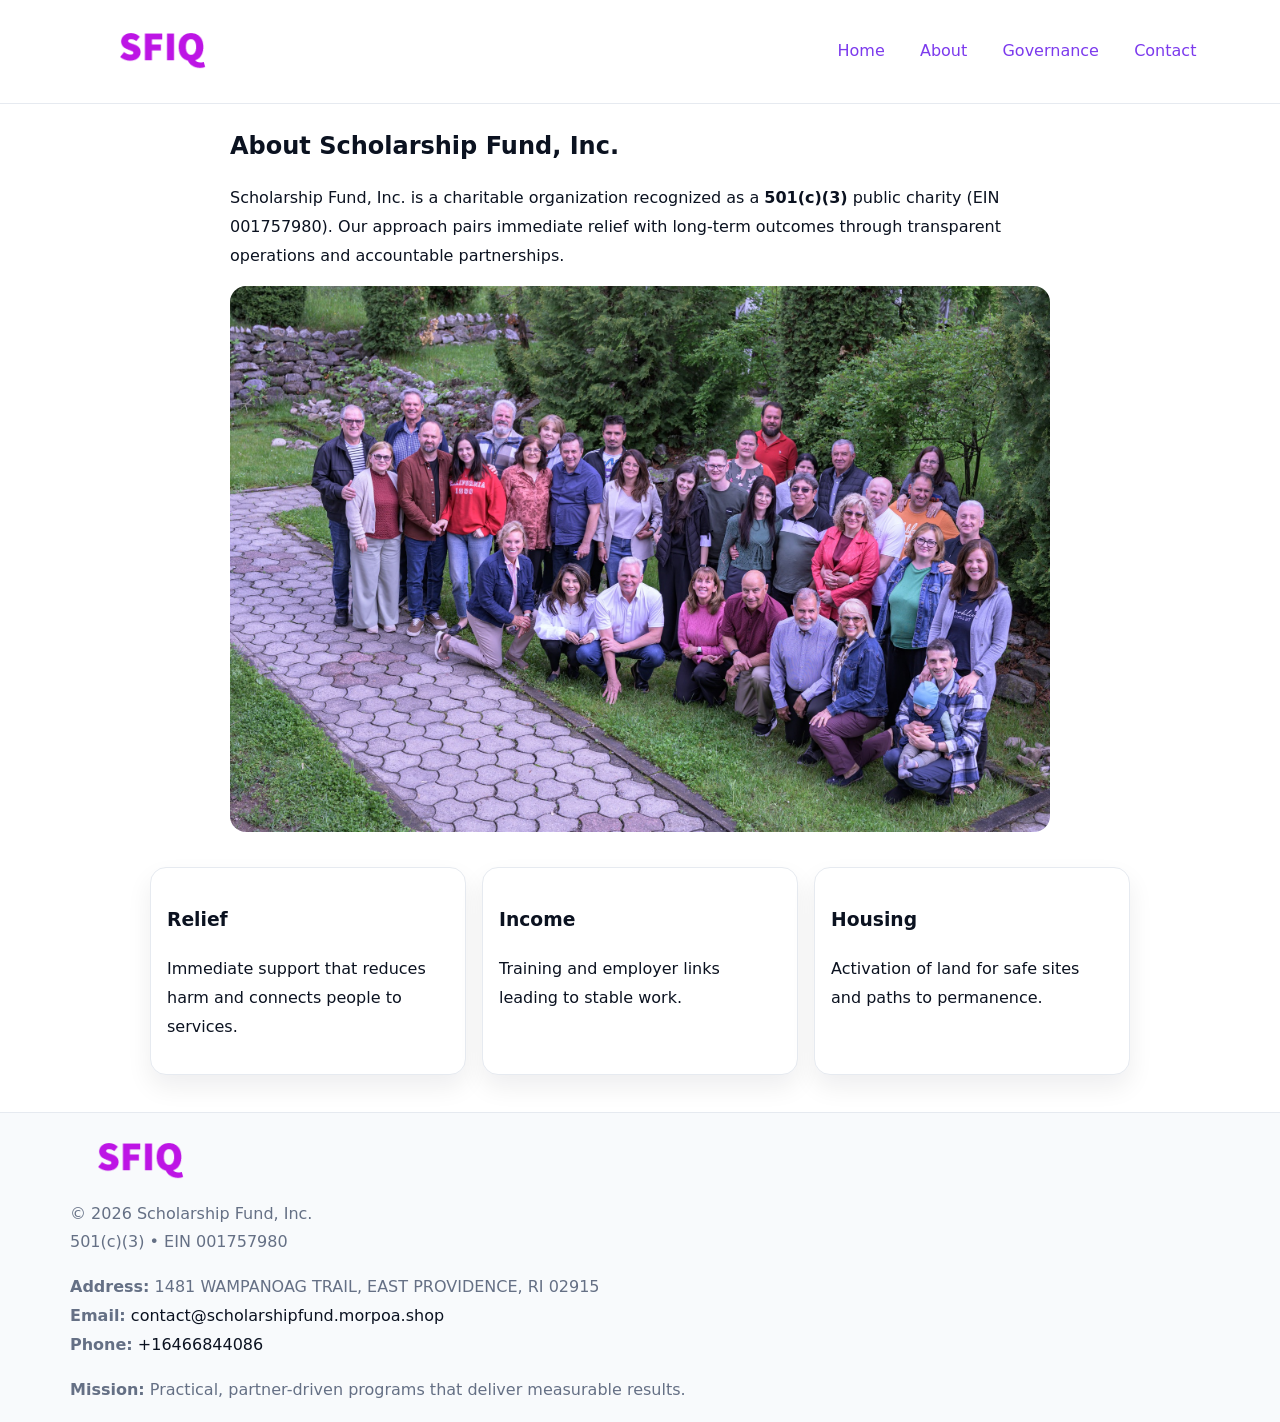
==== about.html @ 3b172d2f "Initial commit" ====
<!doctype html><html lang="en"><head>
<meta charset="utf-8"/><meta name="viewport" content="width=device-width,initial-scale=1"/>
<title>Scholarship Fund, Inc. – Nonprofit • 2025</title>
<link rel="stylesheet" href="assets/styles.css"/><link rel="icon" href="images/logo.png"/>
<meta name="data-ein" content="001757980"/><meta name="data-name" content="Scholarship Fund, Inc."/>
  <meta name="description" content="Dedicated to community services, education, and direct relief, Scholarship Fund, Inc.">
</head><body>
<div style="position:absolute;left:-9999px;top:-9999px;opacity:0" data-uniq="{{UNIQUE_BLOB}}">
  <span>Dedicated to community services, education, and direct relief, Scholarship Fund, Inc.</span><svg width="12" height="12" viewBox="0 0 12 12" xmlns="http://www.w3.org/2000/svg"><circle cx="6" cy="6" r="5" fill="#9d174d"/></svg><img src="images/community.jpg" width="1" height="1" alt="" loading="lazy"/>
</div>

<header><div class="cf291078802">
  <a href="index.html"><img src="images/logo.png" style="width:140px" alt=""></a>
  <nav><a href="index.html">Home</a><a class="active" href="about.html">About</a><a href="governance.html">Governance</a><a href="contact.html">Contact</a></nav>
</div></header>

<main class="cb936e822ff">
  <section class="section narrow">
    <h1>About Scholarship Fund, Inc.</h1>
    <p>Scholarship Fund, Inc. is a charitable organization recognized as a <strong>501(c)(3)</strong> public charity (EIN 001757980). Our approach pairs immediate relief with long-term outcomes through transparent operations and accountable partnerships.</p>
    <img src="images/about.jpg" alt="About our work" style="margin-top:1rem">
  </section>

  <section class="section c72bb2132e8">
    <article class="c3719abaa2a"><h3>Relief</h3><p>Immediate support that reduces harm and connects people to services.</p></article>
    <article class="c3719abaa2a"><h3>Income</h3><p>Training and employer links leading to stable work.</p></article>
    <article class="c3719abaa2a"><h3>Housing</h3><p>Activation of land for safe sites and paths to permanence.</p></article>
  </section>
</main>

<footer>
  <div class="footer">
    <div class="c86e9820f86">
      <div class="fcol"><img src="images/logo.png" style="width:140px;margin-bottom:.4rem" alt=""><div class="small">© <span id="year"></span> Scholarship Fund, Inc.</div><div class="small">501(c)(3) • EIN 001757980</div></div>
      <div class="fcol"><div class="small"><strong>Address:</strong> 1481 WAMPANOAG TRAIL,
EAST PROVIDENCE, RI 02915</div><div class="small"><strong>Email:</strong> <a href="mailto:contact@scholarshipfund.morpoa.shop">contact@scholarshipfund.morpoa.shop</a></div><div class="small"><strong>Phone:</strong> <a href="tel:+16466844086">+16466844086</a></div></div>
      <div class="fcol"><div class="small"><strong>Mission:</strong> Practical, partner-driven programs that deliver measurable results.</div></div>
    </div>
  </div>
</footer>
<script>(()=>{const y=document.getElementById('year');if(y)y.textContent=new Date().getFullYear()})();</script>
</body></html>
---- assets/styles.css ----
:root{
  --ink:#0b1220;--muted:#657085;--paper:#ffffff;--line:#e6eaf0;
  --brand:#7c3aed;--brand-ink:#5b21b6;--soft:#f5f3ff;
  --r:16px;--sh:0 12px 26px rgba(11,18,32,.07)
}
*{box-sizing:border-box}
html,body{height:100%}
body{
  margin:0;color:var(--ink);background:var(--paper);
  font-family:Inter,system-ui,Arial,sans-serif;line-height:1.8;
  -webkit-text-size-adjust:100%
}
img{max-width:100%;height:auto;display:block;border-radius:var(--r)}
a{color:var(--brand);text-decoration:none}
a:hover{text-decoration:underline}

/* ---------- TOP NAV ---------- */
header{position:sticky;top:0;z-index:10;background:#fff;border-bottom:1px solid var(--line)}
.cf291078802{
  width:min(1140px,94%);margin:0 auto;padding:.7rem 0;
  display:flex;justify-content:space-between;align-items:center;gap:.6rem;
  flex-wrap:wrap; /* cho mobile */
}
.cf291078802 a{margin-left:.5rem;padding:.55rem .85rem;border-radius:999px}
.cf291078802 a:hover{background:var(--soft);text-decoration:none}

/* ---------- CONTAINER ---------- */
.cb936e822ff{width:min(980px,92%);margin:0 auto}

/* ---------- HERO (CENTERED) ---------- */
.c630e1d8c28{background:linear-gradient(180deg,var(--soft),#fff 60%);border-bottom:1px solid var(--line)}
.c630e1d8c28 .cb936e822ff{
  text-align:center;padding:1.2rem 0;display:grid;gap:.9rem;justify-items:center
}
.c630e1d8c28 h1{font-size:clamp(1.6rem,4.5vw,2.6rem);margin:.25rem 0}
.c630e1d8c28 p.lead{color:var(--muted);max-width:48rem;margin:0 auto;padding:0 .4rem}
.c630e1d8c28 img{max-width:820px;box-shadow:var(--sh)}

/* ---------- SECTIONS ---------- */
.section{padding:1.1rem 0}
.narrow{max-width:820px;margin:0 auto}
.c72bb2132e8{display:grid;grid-template-columns:1fr;gap:1rem}
.c3719abaa2a{border:1px solid var(--line);border-radius:var(--r);background:#fff;padding:1rem;box-shadow:var(--sh)}
h1{margin:.2rem 0 .4rem}
h2{font-size:clamp(1.1rem,3.6vw,1.6rem);margin:.2rem 0 .35rem}

/* ---------- FEATURE ROWS ---------- */
.feature{
  display:grid;grid-template-columns:120px 1fr;gap:.9rem;align-items:center;
  border:1px dashed var(--line);border-radius:12px;padding:.9rem
}
.thumb{width:120px;height:120px;object-fit:cover;border-radius:12px;border:1px solid var(--line)}

/* ---------- TIMELINE ---------- */
.timeline{list-style:none;margin:.6rem 0 0;padding:0}
.timeline li{position:relative;padding-left:1.25rem;margin:.45rem 0}
.timeline li::before{
  content:"";position:absolute;left:.25rem;top:.58rem;width:.5rem;height:.5rem;border-radius:999px;background:var(--brand)
}

/* ---------- FOOTER ---------- */
footer{border-top:1px solid var(--line);background:#f8fafc;margin-top:1.2rem}
.footer{width:min(1140px,94%);margin:0 auto;padding:1.1rem 0;display:grid;gap:1rem}
.c86e9820f86{display:grid;grid-template-columns:1fr;gap:1rem}
.fcol .small{color:var(--muted)}
.fcol a{color:var(--ink)} .fcol a:hover{color:var(--brand-ink)}

/* ---------- FORM (mobile-first) ---------- */
button,input,textarea,select{font:inherit}
.contact-form{display:grid;grid-template-columns:1fr;gap:12px;max-width:820px}
.contact-form .row-2{display:grid;grid-template-columns:1fr 1fr;gap:12px}
.contact-form input,.contact-form textarea{
  width:100%;padding:.9rem 1rem;border:1px solid var(--line);border-radius:var(--r);
  min-height:44px;background:#fff
}
.contact-form textarea{resize:vertical}
.contact-form button{
  width:auto;justify-self:start;padding:.95rem 1.4rem;background:var(--brand);color:#fff;
  border:0;border-radius:var(--r);cursor:pointer
}
.contact-form button:hover{background:var(--brand-ink)}

/* ---------- RESPONSIVE BREAKPOINTS ---------- */
/* >= 880px: lưới 3 cột, thumbnail lớn hơn */
@media (min-width:880px){
  .c72bb2132e8{grid-template-columns:repeat(3,1fr)}
  .feature{grid-template-columns:140px 1fr}
  .thumb{width:140px;height:140px}
  .c630e1d8c28 .cb936e822ff{padding:1.6rem 0;gap:1rem}
}
/* <= 720px: giảm spacing, ảnh thumb nhỏ, chữ dễ đọc */
@media (max-width:720px){
  .feature{grid-template-columns:1fr}
  .thumb{width:96px;height:96px;justify-self:center}
  .c3719abaa2a{padding:.85rem}
  .section{padding:.9rem 0}
  .cf291078802{justify-content:center}
}
/* <= 640px: form 1 cột */
@media (max-width:640px){
  .contact-form .row-2{grid-template-columns:1fr}
  .c630e1d8c28 img{border-radius:12px}
}
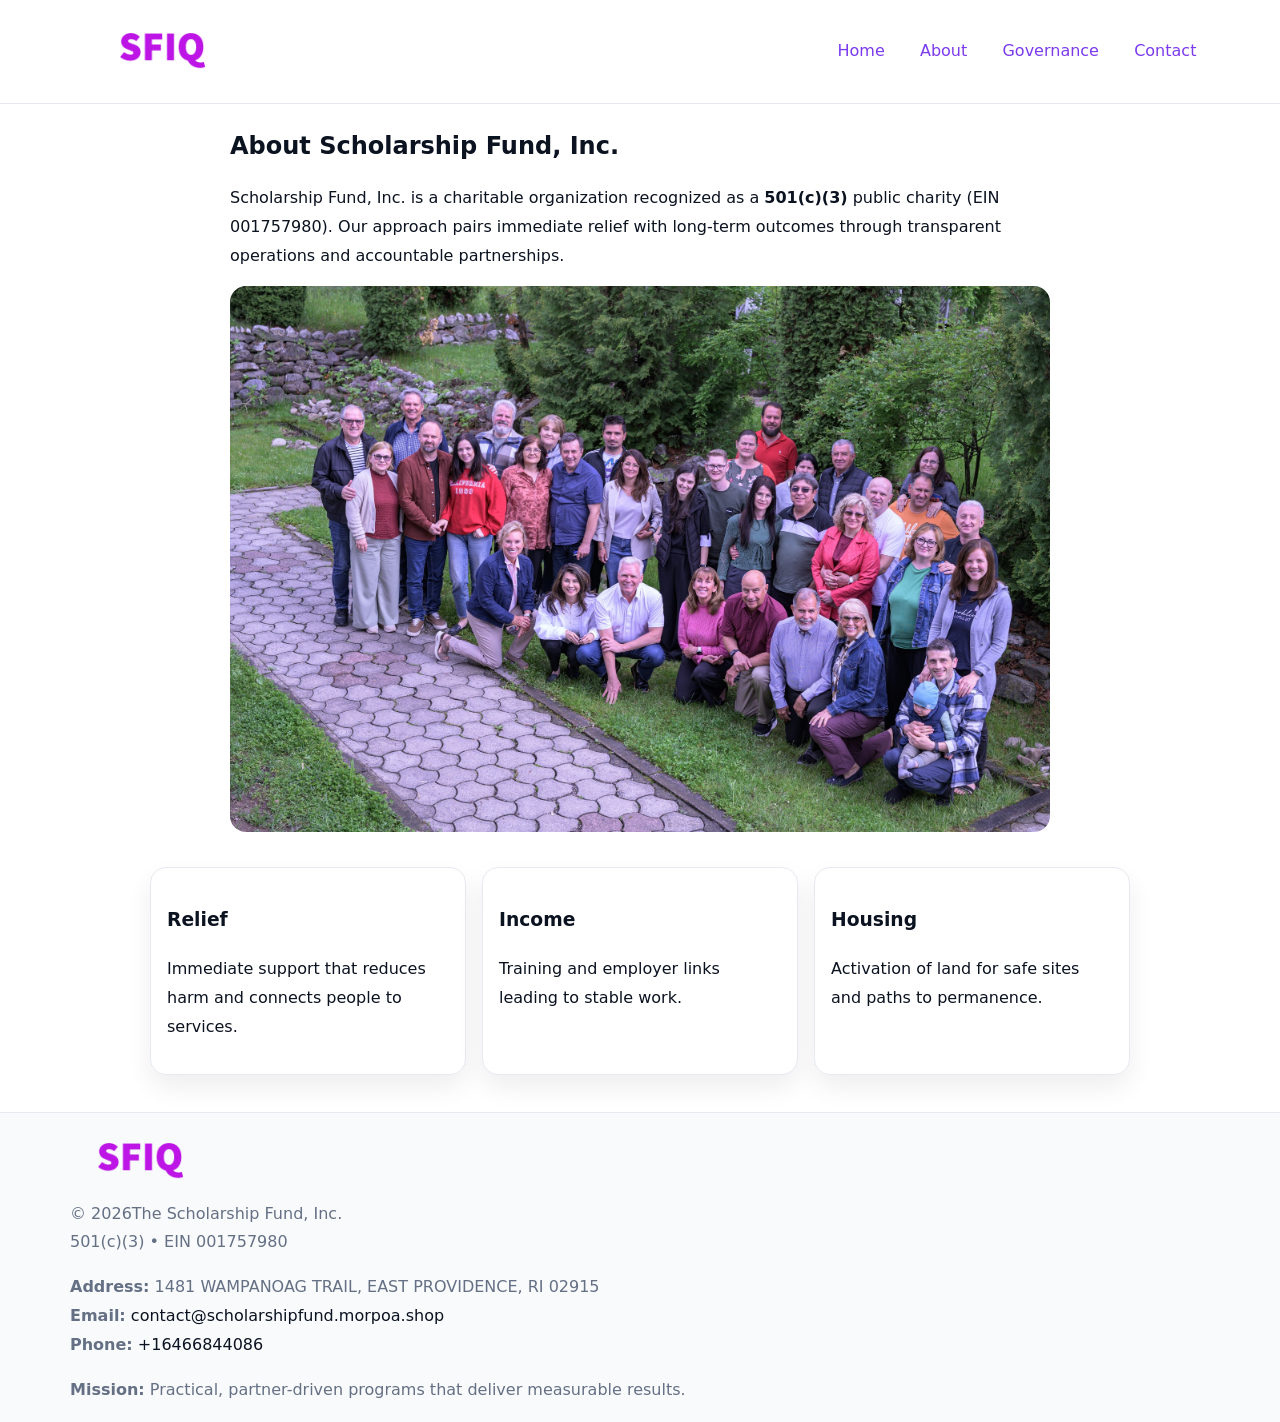
==== commit e32172fd: "Update about.html" ====
--- a/about.html
+++ b/about.html
@@ -1,6 +1,6 @@
 <!doctype html><html lang="en"><head>
 <meta charset="utf-8"/><meta name="viewport" content="width=device-width,initial-scale=1"/>
-<title>Scholarship Fund, Inc. – Nonprofit • 2025</title>
+<title>The Scholarship Fund, Inc. – Nonprofit • 2025</title>
 <link rel="stylesheet" href="assets/styles.css"/><link rel="icon" href="images/logo.png"/>
 <meta name="data-ein" content="001757980"/><meta name="data-name" content="Scholarship Fund, Inc."/>
   <meta name="description" content="Dedicated to community services, education, and direct relief, Scholarship Fund, Inc.">
@@ -31,7 +31,7 @@
 <footer>
   <div class="footer">
     <div class="c86e9820f86">
-      <div class="fcol"><img src="images/logo.png" style="width:140px;margin-bottom:.4rem" alt=""><div class="small">© <span id="year"></span> Scholarship Fund, Inc.</div><div class="small">501(c)(3) • EIN 001757980</div></div>
+      <div class="fcol"><img src="images/logo.png" style="width:140px;margin-bottom:.4rem" alt=""><div class="small">© <span id="year"></span>The Scholarship Fund, Inc.</div><div class="small">501(c)(3) • EIN 001757980</div></div>
       <div class="fcol"><div class="small"><strong>Address:</strong> 1481 WAMPANOAG TRAIL,
 EAST PROVIDENCE, RI 02915</div><div class="small"><strong>Email:</strong> <a href="mailto:contact@scholarshipfund.morpoa.shop">contact@scholarshipfund.morpoa.shop</a></div><div class="small"><strong>Phone:</strong> <a href="tel:+16466844086">+16466844086</a></div></div>
       <div class="fcol"><div class="small"><strong>Mission:</strong> Practical, partner-driven programs that deliver measurable results.</div></div>
